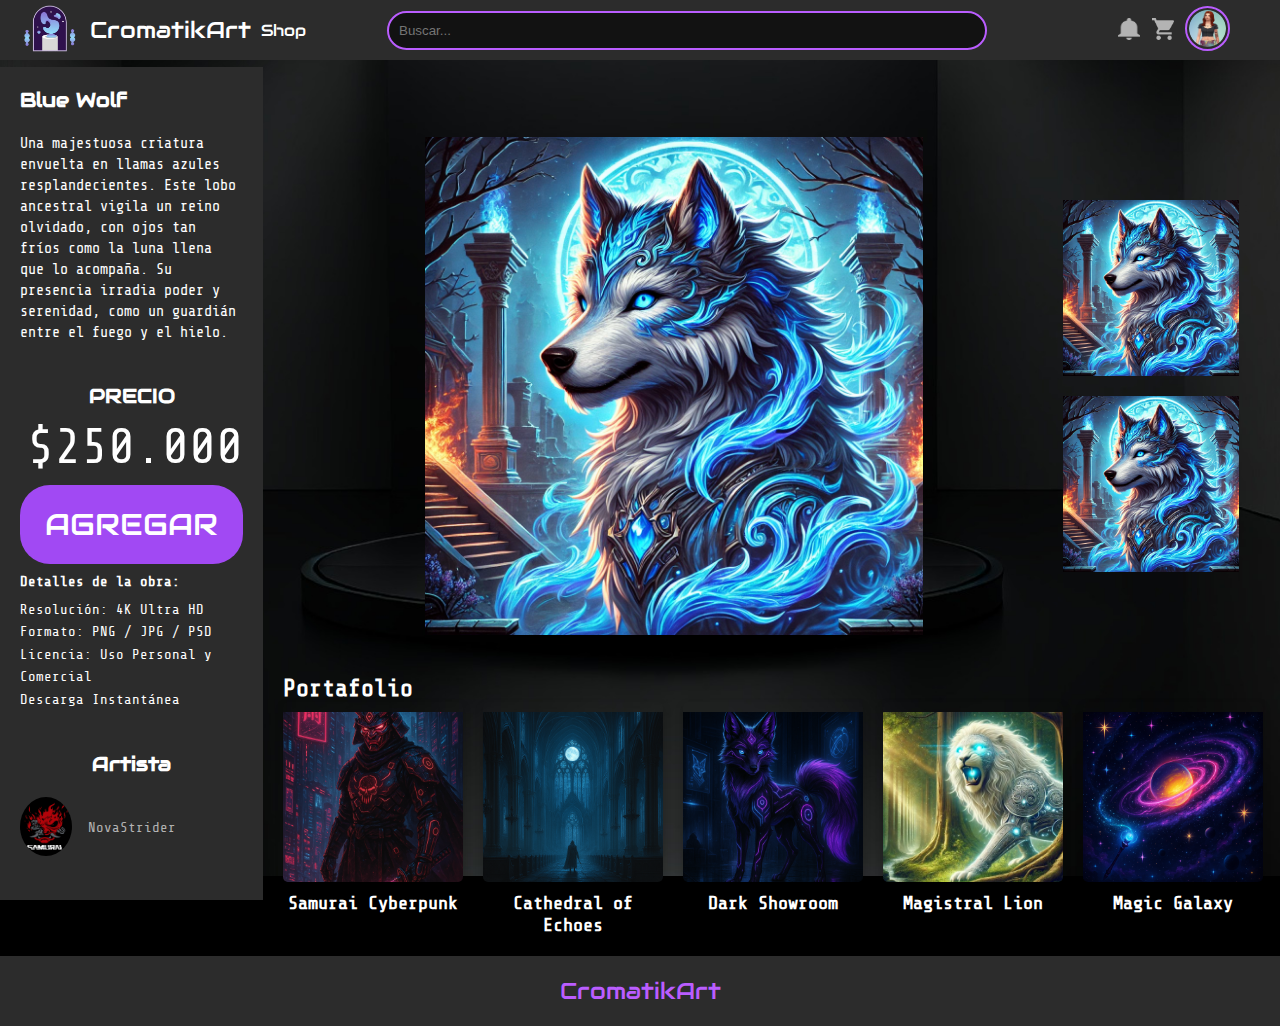
==== Descripción.html @ f9ed8079 "Subida Paneles y pagina de usuario" ====
<!DOCTYPE html>
<html lang="es">
  <head>
    <meta charset="UTF-8" />
    <meta name="viewport" content="width=device-width, initial-scale=1.0" />
    <title>Blue Wolf - CromatikArt</title>
    <link
      href="https://fonts.googleapis.com/css2?family=Audiowide&family=Share+Tech+Mono&display=swap"
      rel="stylesheet"
    />
    <link rel="stylesheet" href="Descripción.css" />
  </head>

  <body>
    <div class="page-container">
      <!-- ENCABEZADO -->
      <header class="header">
        <div class="header-left">
          <div class="logo">
            <img src="imagenes/logo.png" alt="CromatikArt Logo" class="logo-img" />
            <span class="logo-text">CromatikArt</span>
          </div>
          <button class="nav-btn" aria-label="Ir a la tienda">Shop</button>
        </div>

        <div class="header-center">
          <div class="search-bar">
            <input type="text" placeholder="Buscar..." id="searchInput" aria-label="Buscar en la galería" />
          </div>
        </div>

        <div class="header-right">
          <div class="icons">
            <button aria-label="Notificaciones">
              <img src="icons/bell.png" alt="Notificaciones" />
            </button>
            <button aria-label="Carrito de compras">
              <img src="icons/cart.png" alt="Carrito" />
            </button>
            <button aria-label="Perfil">
              <img src="icons/user.png" alt="Perfil de usuario" />
            </button>
          </div>
        </div>
      </header>

      <!-- SIDEBAR DEL PRODUCTO -->
      <aside class="product-sidebar">
        <h1 class="product-title" id="titulo-obra"></h1>
        <p class="product-description" id="descripcion-obra">
          
        </p>

        <h2 class="price-label">PRECIO</h2>
        <p class="price-value" id="precio-obra"></p>

        <button id="boton-agregar" class="btn-agregar">AGREGAR</button>

        <h3 class="details-title">Detalles de la obra:</h3>
        <p class="product-specs">
          <span>Resolución: 4K Ultra HD</span><br />
          <span>Formato: PNG / JPG / PSD</span><br />
          <span>Licencia: Uso Personal y Comercial</span><br />
          <span>Descarga Instantánea</span>
        </p>

        <div class="artist-info">
          <h3 class="artist-label">Artista</h3>
          <img src="imagenes/CP2077_Samurai_Logo.webp" alt="Artist avatar" class="artist-avatar" />
          <p class="artist-name" id="artista-obra">NovaStrider</p>
        </div>
      </aside>

      <!-- CONTENIDO PRINCIPAL -->
      <main class="main-content">
        <!-- OBRA PRINCIPAL -->
        <section class="artwork-display">
          <div class="main-image-container">
            <img src="imagenes/Blue Wolf.webp" alt="Blue Wolf artwork" class="main-artwork" id="imagen-principal" />
            <div class="thumbnails-container" id="contenedor-thumbnails">
              <img src="imagenes/Thumb 1.webp" alt="Thumb 1" class="thumbnail" />
              <img src="imagenes/Thumb 2.webp" alt="Thumb 2" class="thumbnail" />
            </div>
          </div>
        </section>

        <!-- PORTAFOLIO -->
        <section class="portfolio-section">
          <h2 class="portfolio-title">Portafolio</h2>
          <div class="portfolio-grid" id="portfolio-container">
            <!-- Las imágenes del portafolio se cargarán dinámicamente -->
          </div>
        </section>
      </main>

      <!-- MINIATURAS DE NAVEGACIÓN -->

      <!-- FOOTER -->
      <footer class="site-footer">
        <p class="footer-brand">CromatikArt</p>
      </footer>
    </div>

    <!-- SCRIPTS -->
    <script>
      const boton = document.getElementById('boton-agregar');
      boton.addEventListener('click', () => {
        boton.classList.add('agregado');
        boton.innerText = 'AGREGADO';
      });
    </script>
    <script src="Descripción.js"></script>
  </body>
</html>
---- Descripción.css ----
/* Base styles */
* {
    margin: 0;
    padding: 0;
    box-sizing: border-box;
  }
  
  body {
    font-family: "Share Tech Mono", monospace;
    background-color: #000;
    color: #fff;
    min-height: 100vh;
    background-image: url("imagenes/Fondo.jpeg"); /* cambia el nombre según tu archivo */
    background-size: cover;       /* Ajusta la imagen para que cubra toda la pantalla */
    background-position: center calc(50% - 150px);
    background-repeat: no-repeat; /* Que no se repita */
    margin: 0;                    /* Por si tenés márgenes por defecto */
    padding: 0;
  }
  
  .page-container {
    width: 100%;
    min-height: 100vh;
    display: flex;
    flex-direction: column;
  }
  
  /* Header styles */
  .header {
    display: flex;
    justify-content: space-between;
    align-items: center;
    background-color: #2c2c2c;
    padding: 10px 20px;
    padding-right: 25px;
    position: fixed;
    width: 100vw;
    top: 0;
    z-index: 10;
    height: 60px;
    box-sizing: border-box;
    overflow: hidden;
}

.header-left,
.header-center,
.header-right {
    display: flex;
    align-items: center;
}

.header-left {
    gap: 10px;
    flex: 1;
}

.header-center {
    flex-grow: 1;
    display: flex;
    justify-content: center;
    align-items: center;
}

.header-right {
    justify-content: flex-end;
    gap: 10px;
    flex: 1;
    flex-wrap: nowrap;
    padding-right: 25px;
}

.search-bar {
    width: 50vw;
    max-width: 600px;
    min-width: 200px;
}

@media (max-width: 768px) {
    .header {
        flex-direction: column;
        height: auto;
        padding: 10px;
    }

    .header-left,
    .header-center,
    .header-right {
        flex: 100%;
        justify-content: center;
        margin: 5px 0;
    }

    .header-left {
        flex-wrap: wrap;
    }

    .search-bar {
        width: 90%;
        max-width: none;
    }

    .carousel {
        aspect-ratio: 4 / 3;
        max-height: 300px;
    }
}

/* Logo */
.logo {
    display: flex;
    align-items: center;
}

.logo-img {
    width: 60px;
    height: auto;
}

.logo-text {
    font-family: 'Audiowide', sans-serif;
    font-size: 23px;
    font-weight: normal;
    margin-left: 10px;
    color: white;
}

/* Navegación */
.nav {
    display: flex;
    align-items: center;
    gap: 15px;
    flex-wrap: wrap;
    justify-content: center;
}

.nav-btn {
    font-family: 'Audiowide', sans-serif;
    background: none;
    border: none;
    color: white;
    font-size: 16px;
    cursor: pointer;
}

/* Barra de búsqueda */
.search-bar input {
    width: 100%;
    padding: 10px;
    border: 2px solid #ba5dff;
    border-radius: 20px;
    background: #121212;
    color: white;
}

/* Iconos */
.icons {
    display: flex;
    gap: 10px;
    flex-shrink: 0;
    flex-wrap: nowrap;
}

.icons button {
    background: none;
    border: none;
    cursor: pointer;
    min-width: 24px;
}


/* Ajustes opcionales para ícono de perfil */
.icons button:last-child img {
    width: 45px;
    height: 45px;
    border-radius: 50%;
    border: 2px solid #ba5dff;
    padding: 2px;
}



.icons img {
    width: 22px;
    height: 22px;
}

/* Botones */
.btn {
    font-family: 'Audiowide', sans-serif;
    padding: 8px 15px;
    border-radius: 20px;
    cursor: pointer;
    border: none;
}

.header-right .btn {
    width: 140px;
    text-align: center;
}

.register-btn {
    background: #ba5dff;
    color: white;
    min-width: 120px;
    max-width: 160px;
    text-align: center;
    white-space: nowrap;
}
  
  /* Sidebar styles */
  .product-sidebar {
    width: 263px;
    background-color: #2c2c2c;
    position: fixed;
    left: 0;
    top: 67px;
    height: calc(100vh - 67px);
    overflow-y: auto;
    padding: 20px;
  }
  
  .product-title {
    font-family: "Audiowide", cursive;
    font-size: 20px;
    color: #fff;
    margin-bottom: 20px;
  }
  
  .product-description {
    font-size: 15px;
    color: #fff;
    margin-bottom: 40px;
    line-height: 1.4;
  }
  
  .price-label {
    font-family: "Audiowide", cursive;
    font-size: 20px;
    color: #fff;
    text-align: center;
    margin-bottom: 10px;
  }
  
  .price-value {
    font-size: 50px;
    color: #fff;
    text-align: right;
    margin-bottom: 20px;
  }
  
  .btn-agregar {
  background-color: #a149f3; /* color morado */
  color: white;
  padding: 20px 25px;
  font-size: 30px;
  border: none;
  border-radius: 30px;
  font-family: 'Audiowide', sans-serif; /* o tu fuente personalizada */
  transition: all 1.0s ease;
  cursor: pointer;
  transform: translateY(-10px); /* Sube 10px */
}

.btn-agregar.agregado {
  background-color: #111; /* o el color oscuro que usaste */
  color: white;
  border-radius: 30px;
  
}
  
  .details-title {
    font-size: 14px;
    color: #fff;
    margin-bottom: 10px;
  }
  
  .product-specs {
    font-size: 14px;
    color: #fff;
    line-height: 1.6;
    margin-bottom: 40px;
  }
  
  .artist-info {
    margin-top: auto;
  }
  
  .artist-label {
    font-family: "Audiowide", cursive;
    font-size: 20px;
    color: #fff;
    text-align: center;
    margin-bottom: 20px;
  }
  
  .artist-avatar {
    width: 52px;
    height: 59px;
    border-radius: 50%;
    margin-bottom: 10px;
  }
  
  .artist-name {
    font-size: 14px;
    color: #b3b3b3;
    text-align: center;
    margin-top: -50px;
  }
  
  /* Main content styles */
  .main-content {
    margin-left: 263px;
    min-height: 100vh;
    padding: 87px 20px 20px;
  }
  
  .artwork-display {
    margin-bottom: 40px;
  }
  
  .main-image-container {
    display: flex;
    gap: 20px;
    align-items: center; 
    justify-content: center; 
    margin-top: 50px; 
  }
  
  .main-artwork {
    width: 498px;
    height: 498px;
    object-fit: cover;
  }
  
  .thumbnails-container {
    display: flex;
    flex-direction: column;
    gap: 20px;
  }
  
  .thumbnail {
    width: 176px;
    height: 176px;
    object-fit: cover;
    position: relative;
    left: 120px; /* <-- Esto también lo empuja a la derecha */
  }
  
  /* Portfolio section */
  /* Corrección para mantener el layout horizontal del portafolio */
.portfolio-grid {
  display: grid;
  grid-template-columns: repeat(5, 1fr);
  gap: 20px;
}

/* Ajuste a los elementos del portafolio */
.portfolio-item {
  text-align: center;
  cursor: pointer;
  position: relative;
  transition: all 0.3s ease;
  width: 100%; /* Aseguramos que ocupe todo el ancho de su celda */
  display: flex;
  flex-direction: column;
  align-items: center;
}

/* Ajuste para la imagen y mantener proporciones */
.portfolio-image {
  width: 180px;
  height: 180px;
  object-fit: cover;
  margin-bottom: 10px;
  padding-top: 10px;
  transition: all 0.3s ease;
  border-radius: 5px;
  box-shadow: 0 4px 8px rgba(0, 0, 0, 0.2);
}

/* El resto de los efectos se mantienen igual */
.portfolio-item:hover .portfolio-image {
  transform: scale(1.08) translateY(-10px);
  box-shadow: 0 15px 25px rgba(137, 65, 244, 0.3), 
              0 0 10px rgba(137, 65, 244, 0.2), 
              0 0 30px rgba(137, 65, 244, 0.1);
  filter: brightness(1.1);
  border: 2px solid #ba5dff;
}

/* Aseguramos que el efecto de onda no rompa el layout */
.portfolio-item::after {
  content: '';
  position: absolute;
  top: 50%;
  left: 50%;
  width: 150%;
  height: 150%;
  background: radial-gradient(circle, rgba(186, 93, 255, 0.2) 0%, rgba(0, 0, 0, 0) 70%);
  transform: translate(-50%, -50%) scale(0);
  opacity: 0;
  transition: transform 0.5s ease, opacity 0.5s ease;
  z-index: -1;
  pointer-events: none;
}
  
  /* Footer styles */
  .site-footer {
    padding: 20px;
    background-color: #2c2c2c;
    text-align: center;
  }
  
  .footer-brand {
    font-family: "Audiowide", cursive;
    font-size: 23px;
    color: #ba5dff;
  }
  
  /* Media queries */
  @media (max-width: 991px) {
    .product-sidebar {
      width: 200px;
    }
  
    .main-content {
      margin-left: 200px;
    }
  
    .portfolio-grid {
      grid-template-columns: repeat(3, 1fr);
    }
  }
  
  @media (max-width: 640px) {
    .product-sidebar {
      display: none;
    }
  
    .main-content {
      margin-left: 0;
    }
  
    .main-image-container {
      flex-direction: column;
    }
  
    .portfolio-grid {
      grid-template-columns: repeat(2, 1fr);
    }
  }
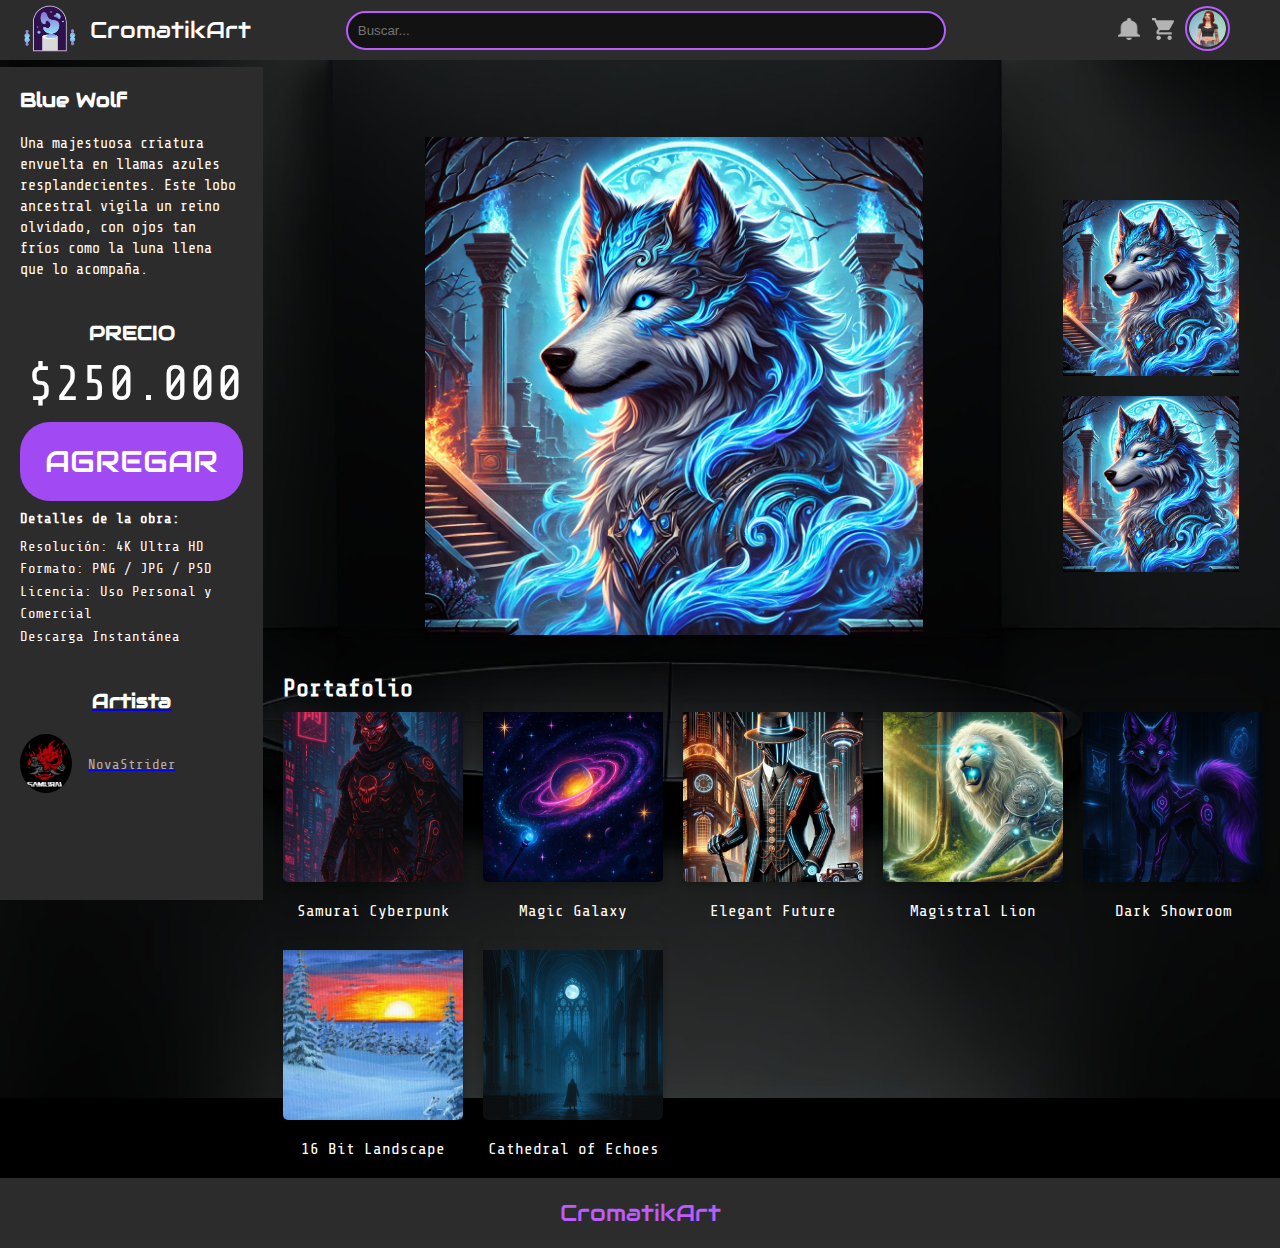
==== commit a9bdc350: "agregar archivos nuevos y corregidos" ====
--- a/Descripción.html
+++ b/Descripción.html
@@ -20,7 +20,7 @@
             <img src="imagenes/logo.png" alt="CromatikArt Logo" class="logo-img" />
             <span class="logo-text">CromatikArt</span>
           </div>
-          <button class="nav-btn" aria-label="Ir a la tienda">Shop</button>
+          
         </div>
 
         <div class="header-center">
@@ -44,71 +44,65 @@
         </div>
       </header>
 
-      <!-- SIDEBAR DEL PRODUCTO -->
-      <aside class="product-sidebar">
-        <h1 class="product-title" id="titulo-obra"></h1>
-        <p class="product-description" id="descripcion-obra">
-          
-        </p>
+     <!-- SIDEBAR DEL PRODUCTO -->
+     <aside class="product-sidebar">
+      <h1 class="product-title" id="tituloObra">Título</h1>
+      <p class="product-description" id="descripcionObra">Descripción de la obra</p>
 
-        <h2 class="price-label">PRECIO</h2>
-        <p class="price-value" id="precio-obra"></p>
+      <h2 class="price-label">PRECIO</h2>
+      <p class="price-value" id="precioObra">$250.000</p>
 
-        <button id="boton-agregar" class="btn-agregar">AGREGAR</button>
+      <button id="boton-agregar" class="btn-agregar">AGREGAR</button>
 
-        <h3 class="details-title">Detalles de la obra:</h3>
-        <p class="product-specs">
-          <span>Resolución: 4K Ultra HD</span><br />
-          <span>Formato: PNG / JPG / PSD</span><br />
-          <span>Licencia: Uso Personal y Comercial</span><br />
-          <span>Descarga Instantánea</span>
-        </p>
+      <h3 class="details-title">Detalles de la obra:</h3>
+      <p class="product-specs">
+        <span>Resolución: 4K Ultra HD</span><br />
+        <span>Formato: PNG / JPG / PSD</span><br />
+        <span>Licencia: Uso Personal y Comercial</span><br />
+        <span>Descarga Instantánea</span>
+      </p>
 
+      <a href="perfilArtista.html" class="artist-button">
         <div class="artist-info">
           <h3 class="artist-label">Artista</h3>
           <img src="imagenes/CP2077_Samurai_Logo.webp" alt="Artist avatar" class="artist-avatar" />
-          <p class="artist-name" id="artista-obra">NovaStrider</p>
+          <p class="artist-name" id="artistaObra">NovaStrider</p>
         </div>
-      </aside>
+      </a>
+    </aside>
 
-      <!-- CONTENIDO PRINCIPAL -->
-      <main class="main-content">
-        <!-- OBRA PRINCIPAL -->
-        <section class="artwork-display">
-          <div class="main-image-container">
-            <img src="imagenes/Blue Wolf.webp" alt="Blue Wolf artwork" class="main-artwork" id="imagen-principal" />
-            <div class="thumbnails-container" id="contenedor-thumbnails">
-              <img src="imagenes/Thumb 1.webp" alt="Thumb 1" class="thumbnail" />
-              <img src="imagenes/Thumb 2.webp" alt="Thumb 2" class="thumbnail" />
-            </div>
+    <!-- CONTENIDO PRINCIPAL -->
+    <main class="main-content">
+      <section class="artwork-display">
+        <div class="main-image-container">
+          <img src="" alt="Obra" class="main-artwork" id="imagenObra" />
+          <div class="thumbnails-container" id="contenedor-thumbnails">
+            <!-- Los thumbnails se añadirán dinámicamente -->
           </div>
-        </section>
+        </div>
+      </section>
 
-        <!-- PORTAFOLIO -->
-        <section class="portfolio-section">
-          <h2 class="portfolio-title">Portafolio</h2>
-          <div class="portfolio-grid" id="portfolio-container">
-            <!-- Las imágenes del portafolio se cargarán dinámicamente -->
-          </div>
-        </section>
-      </main>
+      <section class="portfolio-section">
+        <h2 class="portfolio-title">Portafolio</h2>
+        <div class="portfolio-grid" id="portafolio">
+          <!-- El portafolio se añadirá dinámicamente -->
+        </div>
+      </section>
+    </main>
 
-      <!-- MINIATURAS DE NAVEGACIÓN -->
+    <footer class="site-footer">
+      <p class="footer-brand">CromatikArt</p>
+    </footer>
+  </div>
 
-      <!-- FOOTER -->
-      <footer class="site-footer">
-        <p class="footer-brand">CromatikArt</p>
-      </footer>
-    </div>
+  <script>
+    const boton = document.getElementById('boton-agregar');
+    boton.addEventListener('click', () => {
+      boton.classList.toggle('agregado');
+      boton.innerText = boton.classList.contains('agregado') ? 'AGREGADO' : 'AGREGAR';
+    });
+  </script>
 
-    <!-- SCRIPTS -->
-    <script>
-      const boton = document.getElementById('boton-agregar');
-      boton.addEventListener('click', () => {
-        boton.classList.add('agregado');
-        boton.innerText = 'AGREGADO';
-      });
-    </script>
-    <script src="Descripción.js"></script>
-  </body>
+  <script src="Descripción.js"></script>
+</body>
 </html>